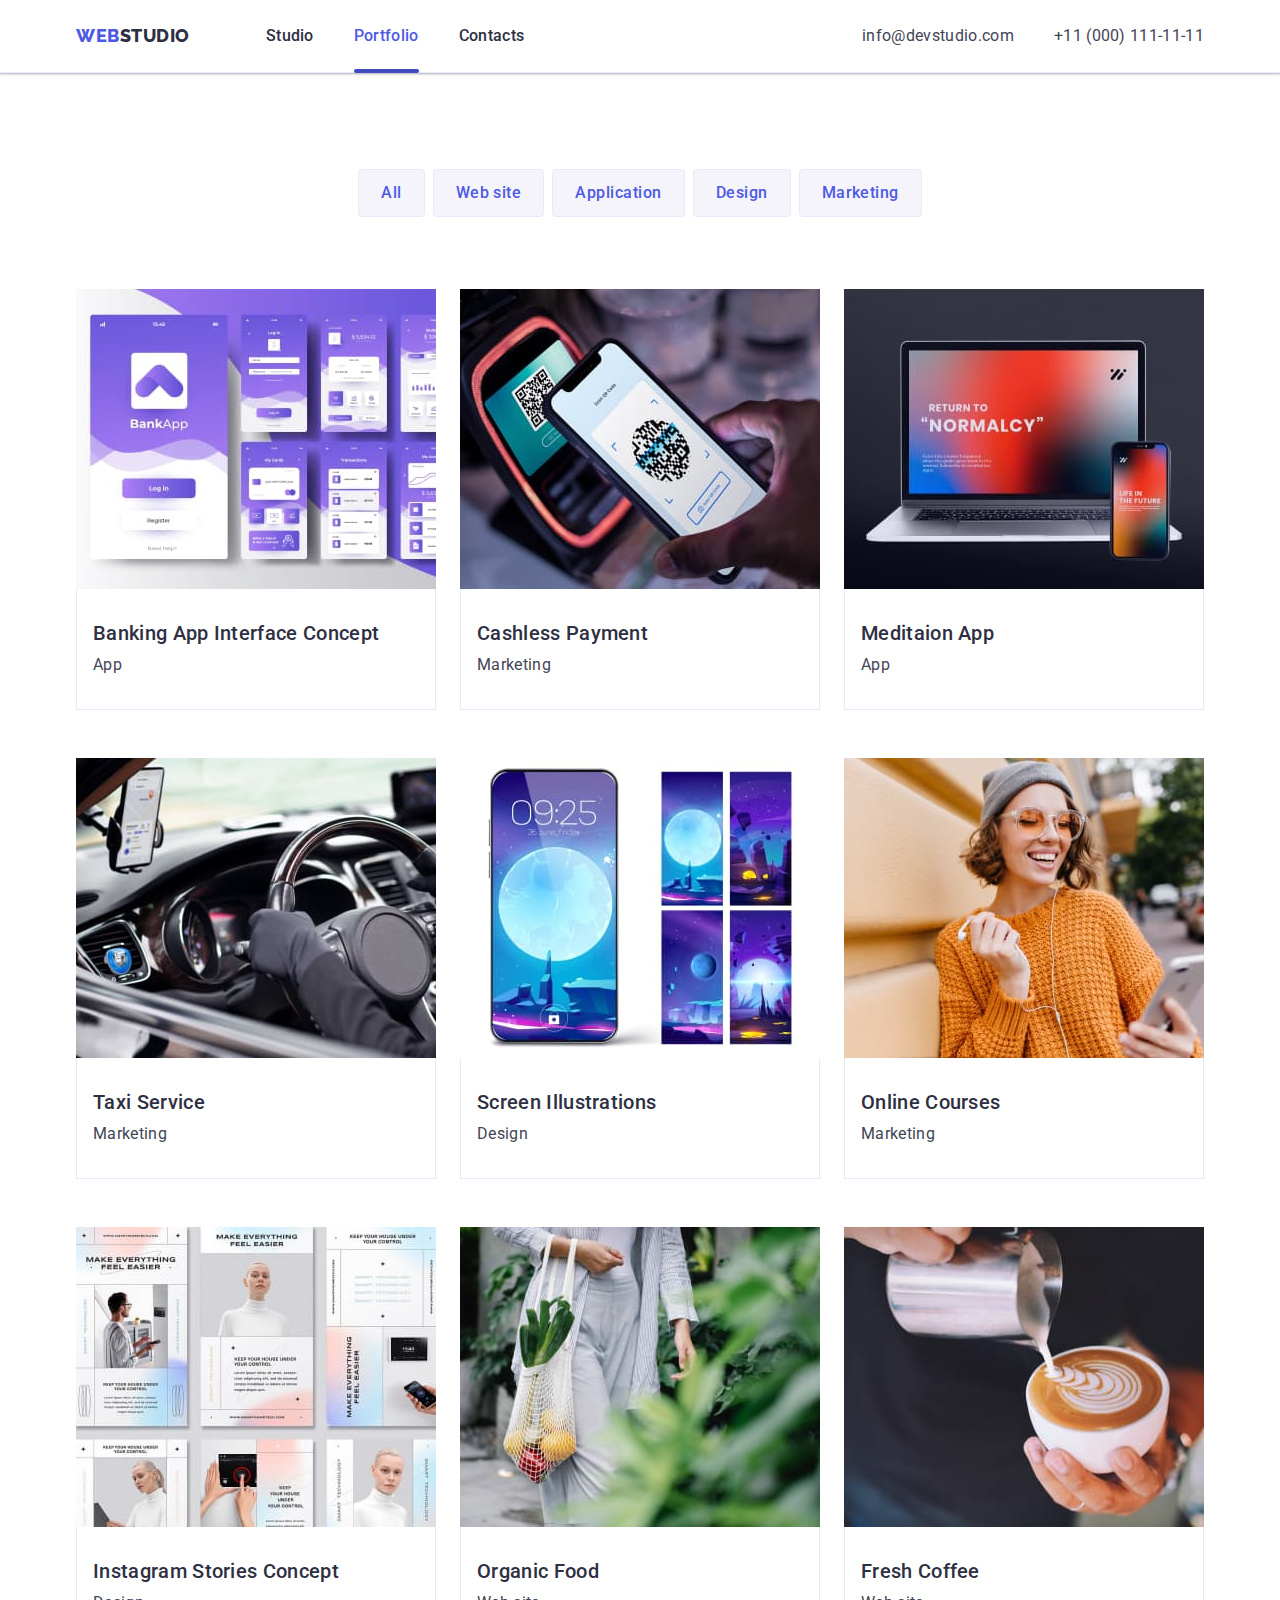
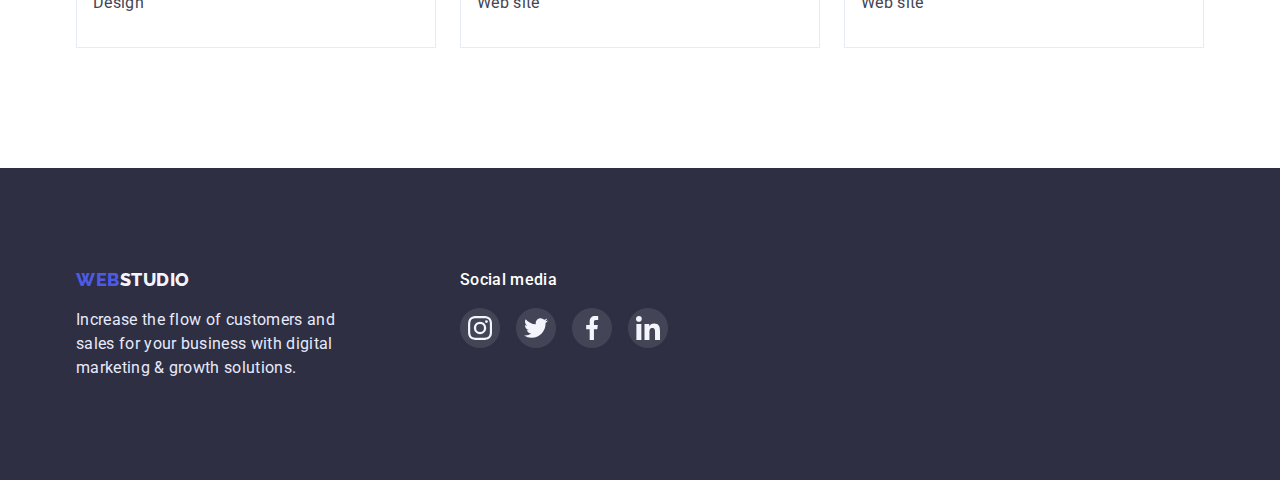
==== portfolio.html @ 8c52fed4 "modal-form" ====
<!DOCTYPE html>
<html lang="en">
  <head>
    <meta charset="UTF-8" />
    <meta http-equiv="X-UA-Compatible" content="IE=edge" />
    <meta name="viewport" content="width=device-width, initial-scale=1.0" />
    <title>Document</title>
    <link
      rel="stylesheet"
      href="https://cdnjs.cloudflare.com/ajax/libs/modern-normalize/1.1.0/modern-normalize.min.css"
      integrity="sha512-wpPYUAdjBVSE4KJnH1VR1HeZfpl1ub8YT/NKx4PuQ5NmX2tKuGu6U/JRp5y+Y8XG2tV+wKQpNHVUX03MfMFn9Q=="
      crossorigin="anonymous"
      referrerpolicy="no-referrer"
    />
    <link rel="stylesheet" href="./css/styles.css" />
    <link rel="preconnect" href="https://fonts.googleapis.com" />
    <link rel="preconnect" href="https://fonts.gstatic.com" crossorigin />
    <link
      href="https://fonts.googleapis.com/css2?family=Raleway:wght@800&family=Roboto:wght@400;500;700;800;900&display=swap"
      rel="stylesheet"
    />
  </head>
  <body>
    <header>
      <div class="container header">
        <nav class="item">
          <a href="./index.html" class="logo"
            ><span class="logo-web">Web</span>Studio
          </a>

          <ul class="navs list">
            <li><a href="./index.html" class="nav">Studio</a></li>
            <li><a href="./portfolio.html" class="nav active">Portfolio</a></li>
            <li><a href="" class="nav">Contacts</a></li>
          </ul>
        </nav>
        <ul class="contacts list">
          <li>
            <a href="mailto:info@devstudio.com" class="contact"
              >info@devstudio.com</a
            >
          </li>
          <li>
            <a href="tel:+110001111111" class="contact">+11 (000) 111-11-11</a>
          </li>
        </ul>
      </div>
    </header>
    <main>
      <section class="examples">
        <div class="container">
          <h1 class="ghost-title">Filter</h1>
          <ul class="list filters">
            <li class="item">
              <button type="button" class="btn-filter btn">All</button>
            </li>
            <li class="item">
              <button type="button" class="btn-filter btn">Web site</button>
            </li>
            <li class="item">
              <button type="button" class="btn-filter btn">Application</button>
            </li>
            <li class="item">
              <button type="button" class="btn-filter btn">Design</button>
            </li>
            <li class="item">
              <button type="button" class="btn-filter btn">Marketing</button>
            </li>
          </ul>
          <h2 class="ghost-title">Work examples</h2>
          <ul class="list works-list">
            <li class="work">
              <a href="" target="_blank" class="work-link">
                <div class="work-thumb">
                  <div class="work-overlay">
                    <p class="transition-text">
                      14 Stylish and User-Friendly App Design Concepts · Task
                      Manager App · Calorie Tracker App · Exotic Fruit Ecommerce
                      App · Cloud Storage App
                    </p>
                  </div>
                  <img
                    src="./images/portfolio/banking.jpg"
                    alt="Banking App Interface Concept"
                    width="360"
                  />
                </div>
                <div class="work-details">
                  <h2 class="work-title">Banking App Interface Concept</h2>
                  <p class="work-type">App</p>
                </div>
              </a>
            </li>
            <li class="work">
              <a href="" target="_blank" class="work-link">
                <div class="work-thumb">
                  <div class="work-overlay">
                    <p class="transition-text">
                      14 Stylish and User-Friendly App Design Concepts · Task
                      Manager App · Calorie Tracker App · Exotic Fruit Ecommerce
                      App · Cloud Storage App
                    </p>
                  </div>
                  <img
                    src="./images/portfolio/cashless.jpg"
                    alt="Cashless Payment"
                    width="360"
                  />
                </div>
                <div class="work-details">
                  <h2 class="work-title">Cashless Payment</h2>
                  <p class="work-type">Marketing</p>
                </div>
              </a>
            </li>
            <li class="work">
              <a href="" target="_blank" class="work-link">
                <div class="work-thumb">
                  <div class="work-overlay">
                    <p class="transition-text">
                      14 Stylish and User-Friendly App Design Concepts · Task
                      Manager App · Calorie Tracker App · Exotic Fruit Ecommerce
                      App · Cloud Storage App
                    </p>
                  </div>
                  <img
                    src="./images/portfolio/meditation.jpg"
                    alt="Meditaion App"
                    width="360"
                  />
                </div>
                <div class="work-details">
                  <h2 class="work-title">Meditaion App</h2>
                  <p class="work-type">App</p>
                </div>
              </a>
            </li>
            <li class="work">
              <a href="" target="_blank" class="work-link">
                <div class="work-thumb">
                  <div class="work-overlay">
                    <p class="transition-text">
                      14 Stylish and User-Friendly App Design Concepts · Task
                      Manager App · Calorie Tracker App · Exotic Fruit Ecommerce
                      App · Cloud Storage App
                    </p>
                  </div>
                  <img
                    src="./images/portfolio/taxi.jpg"
                    alt="Taxi Service"
                    width="360"
                  />
                </div>
                <div class="work-details">
                  <h2 class="work-title">Taxi Service</h2>
                  <p class="work-type">Marketing</p>
                </div>
              </a>
            </li>
            <li class="work">
              <a href="" target="_blank" class="work-link">
                <div class="work-thumb">
                  <div class="work-overlay">
                    <p class="transition-text">
                      14 Stylish and User-Friendly App Design Concepts · Task
                      Manager App · Calorie Tracker App · Exotic Fruit Ecommerce
                      App · Cloud Storage App
                    </p>
                  </div>
                  <img
                    src="./images/portfolio/illustration.jpg"
                    alt="Screen Illustrations"
                    width="360"
                  />
                </div>
                <div class="work-details">
                  <h2 class="work-title">Screen Illustrations</h2>
                  <p class="work-type">Design</p>
                </div>
              </a>
            </li>
            <li class="work">
              <a href="" target="_blank" class="work-link">
                <div class="work-thumb">
                  <div class="work-overlay">
                    <p class="transition-text">
                      14 Stylish and User-Friendly App Design Concepts · Task
                      Manager App · Calorie Tracker App · Exotic Fruit Ecommerce
                      App · Cloud Storage App
                    </p>
                  </div>
                  <img
                    src="./images/portfolio/courses.jpg"
                    alt="Online Courses"
                    width="360"
                  />
                </div>
                <div class="work-details">
                  <h2 class="work-title">Online Courses</h2>
                  <p class="work-type">Marketing</p>
                </div>
              </a>
            </li>
            <li class="work">
              <a href="" target="_blank" class="work-link">
                <div class="work-thumb">
                  <div class="work-overlay">
                    <p class="transition-text">
                      14 Stylish and User-Friendly App Design Concepts · Task
                      Manager App · Calorie Tracker App · Exotic Fruit Ecommerce
                      App · Cloud Storage App
                    </p>
                  </div>
                  <img
                    src="./images/portfolio/insta.jpg"
                    alt="Instagram Stories Concept"
                    width="360"
                  />
                </div>
                <div class="work-details">
                  <h2 class="work-title">Instagram Stories Concept</h2>
                  <p class="work-type">Design</p>
                </div>
              </a>
            </li>
            <li class="work">
              <a href="" target="_blank" class="work-link">
                <div class="work-thumb">
                  <div class="work-overlay">
                    <p class="transition-text">
                      14 Stylish and User-Friendly App Design Concepts · Task
                      Manager App · Calorie Tracker App · Exotic Fruit Ecommerce
                      App · Cloud Storage App
                    </p>
                  </div>
                  <img
                    src="./images/portfolio/organic.jpg"
                    alt="Organic Food"
                    width="360"
                  />
                </div>
                <div class="work-details">
                  <h2 class="work-title">Organic Food</h2>
                  <p class="work-type">Web site</p>
                </div>
              </a>
            </li>
            <li class="work">
              <a href="" target="_blank" class="work-link">
                <div class="work-thumb">
                  <div class="work-overlay">
                    <p class="transition-text">
                      14 Stylish and User-Friendly App Design Concepts · Task
                      Manager App · Calorie Tracker App · Exotic Fruit Ecommerce
                      App · Cloud Storage App
                    </p>
                  </div>
                  <img
                    src="./images/portfolio/coffee.jpg"
                    alt="Fresh Coffee"
                    width="360"
                  />
                </div>
                <div class="work-details">
                  <h2 class="work-title">Fresh Coffee</h2>
                  <p class="work-type">Web site</p>
                </div>
              </a>
            </li>
          </ul>
        </div>
      </section>
    </main>
    <footer class="footer">
      <div class="container footer-wrap">
        <div>
          <a href="./index.html" class="logo light"
            ><span class="logo-web">Web</span>Studio</a
          >
          <p class="footer-desc">
            Increase the flow of customers and sales for your business with
            digital marketing & growth solutions.
          </p>
        </div>
        <div>
          <h2 class="social-title">Social media</h2>
          <ul class="list footer-socials">
            <li class="footer-social-button">
              <a href="" class="icon-link">
                <svg class="footer-social-icon">
                  <use href="./images/icons.svg#icon-instagram"></use>
                </svg>
              </a>
            </li>
            <li class="footer-social-button">
              <a href="" class="icon-link">
                <svg class="footer-social-icon">
                  <use href="./images/icons.svg#icon-twitter"></use>
                </svg>
              </a>
            </li>
            <li class="footer-social-button">
              <a href="" class="icon-link">
                <svg class="footer-social-icon">
                  <use href="./images/icons.svg#icon-facebook"></use>
                </svg>
              </a>
            </li>
            <li class="footer-social-button">
              <a href="" class="icon-link">
                <svg class="footer-social-icon">
                  <use href="./images/icons.svg#icon-linkedin"></use>
                </svg>
              </a>
            </li>
          </ul>
        </div>
      </div>
    </footer>
  </body>
</html>
---- css/styles.css ----
html {
  box-sizing: border-box;
}

*,
*::before,
*::after {
  box-sizing: inherit;
}

:root {
  --primary-text-color: #2e2f42;
  --secondary-text-color: #434455;
  --accent-color: #4d5ae5;
  --cloud: #f4f4fd;
  --dark-bcg: #2e2f42;
  --btn-primary-color: #f5f4fa;
  /* --bcg-color: #e5e5e5; */
  --white: #ffffff;
  --cubic: cubic-bezier(0.4, 0, 0.2, 1);
}

body {
  background-color: var(--white);
  color: var(--primary-text-color);
  font-family: "Roboto", sans-serif;
  letter-spacing: 0.02em;
  margin: 0;
}

h1,
h2,
h3,
h4,
h5,
h6,
p {
  margin: 0;
}

img {
  display: flex;
  max-width: 100%;
}
.container {
  width: 1158px;
  padding-left: 15px;
  padding-right: 15px;
  margin: 0 auto;
  align-items: center;
}

.container > .item {
  display: flex;
  align-items: center;
}

.logo {
  color: var(--primary-text-color);
  font-family: "Raleway", sans-serif;
  letter-spacing: 0.03em;
  font-weight: 800;
  font-size: 18px;
  line-height: 1.33;
  text-decoration: none;
  text-transform: uppercase;
  margin-right: 76px;
}

.logo.light {
  color: var(--cloud);
}

.logo-web {
  color: var(--accent-color);
}

.list {
  list-style-type: none;
  margin: 0;
  padding: 0;
}

header {
  border-bottom: 1px solid #e7e9fc;
  box-shadow: 0px 2px 1px rgba(46, 47, 66, 0.08),
    0px 1px 1px rgba(46, 47, 66, 0.16), 0px 1px 6px rgba(46, 47, 66, 0.08);
}

.container.header {
  display: flex;
}

.nav {
  color: var(--primary-text-color);
  font-weight: 500;
  font-size: 16px;
  line-height: 1.5;
  text-decoration: none;

  display: block;
  padding-top: 24px;
  padding-bottom: 24px;
  transition: color 250ms var(--cubic);
}

.navs.list :not(:last-child) {
  margin-right: 40px;
}

.navs.list {
  display: flex;
}

.contact {
  color: var(--secondary-text-color);
  font-weight: 400;
  font-size: 16px;
  line-height: 1.5;
  text-decoration: none;
  padding-top: 24px;
  padding-bottom: 24px;
  transition: color 250ms var(--cubic);
}

.contacts.list {
  display: flex;
  margin-left: auto;
}

.contacts.list :not(:first-child) {
  margin-left: 40px;
}

.nav:hover,
.nav:focus,
.contact:hover,
.contact:focus {
  color: var(--accent-color);
}

.nav.active {
  color: var(--accent-color);
  position: relative;
}

.active::after {
  position: absolute;
  bottom: -1px;
  content: "";
  display: block;
  width: 100%;
  height: 4px;
  background: #404bbf;
  border-radius: 2px;
}

.hero-section {
  height: 600px;
  max-width: 1440px;

  padding-top: 192px;
  padding-bottom: 192px;
  margin: 0 auto;
  background-image: linear-gradient(
      rgba(46, 47, 66, 0.7),
      rgba(46, 47, 66, 0.7)
    ),
    url(../images/people-office.jpg);

  background-color: var(--dark-bcg);
  background-size: cover;
  background-repeat: no-repeat;
  background-position: center;

  text-align: center;
}

.hero-title {
  color: var(--white);

  font-weight: 700;
  font-size: 56px;
  line-height: 1.07;
  text-align: center;

  width: 492px;
  margin-left: auto;
  margin-right: auto;
  margin-bottom: 48px;
}

.thumb {
  background-color: var(--cloud);
  width: 264px;
  height: 112px;
  padding: 24px 100px;
  margin-bottom: 8px;
}

.icon {
  width: 64px;
  height: 64px;
}

.features {
  padding: 120px 0;
}

.feature {
  max-width: 264px;
  min-height: 104px;
}

.list.feature-list {
  display: flex;
}

.feature-title {
  font-weight: 500;
  font-size: 20px;
  line-height: 1.2;

  margin-bottom: 8px;
}

.feature-descr {
  color: var(--secondary-text-color);
  font-size: 16px;
  line-height: 1.5;
}

.list.feature-list .feature + .feature {
  margin-left: 24px;
}

.section-title {
  font-weight: 700;
  font-size: 36px;
  line-height: 1.11;
  text-align: center;

  margin-bottom: 72px;
}

.workers {
  background-color: var(--cloud);
  padding: 120px 0;
  width: 100%;
}

.list.activity-list {
  display: flex;
  column-gap: 24px;
}

.activity {
  padding-bottom: 120px;
}

.worker {
  background: var(--white);
  box-shadow: 0px 1px 6px rgba(46, 47, 66, 0.08),
    0px 1px 1px rgba(46, 47, 66, 0.16), 0px 2px 1px rgba(46, 47, 66, 0.08);
  border-radius: 0px 0px 4px 4px;

  flex-basis: calc((100% - 72px) / 4);
  text-align: center;
}

.worker-details {
  padding: 32px 16px;
}

.list.worker-list {
  display: flex;
  column-gap: 24px;
}

.icon-link {
  width: 100%;
  height: 100%;
  display: block;
}

.socials {
  display: flex;
  margin-top: 8px;
  gap: 24px;
}

.social-button {
  background-color: var(--accent-color);
  border-radius: 50%;
  width: 40px;
  height: 40px;
  cursor: pointer;
  transition: background-color 250ms var(--cubic);
}

.social-button:hover,
.social-button:focus {
  background-color: #404bbf;
}

.social-icon {
  height: 100%;
  width: 100%;
  padding: 12px;
}

.name {
  font-weight: 700;
  font-size: 20px;
  line-height: 1.2;
}

.position {
  color: var(--secondary-text-color);
  font-size: 16px;
  line-height: 1.5;

  margin-top: 8px;
}

.customers {
  padding: 130px 156px 120px;
}

.customer-list-item {
  flex-basis: calc((100% - 120px) / 6);
  height: 88px;
  fill: #8e8f99;
}

.customer-btn {
  width: 100%;
  height: 100%;
  border: 1px solid #8e8f99;
  border-radius: 4px;
  display: flex;
  justify-content: center;
  align-items: center;
  cursor: pointer;
  transition: border-color 250ms var(--cubic);
}

.customer-icon {
  fill: #8e8f99;
  width: 104px;
  height: 56px;
  transition: fill 250ms var(--cubic);
}

.customer-btn:is(:hover, :focus) {
  border-color: #404bbf;
}

.customer-btn:is(:hover, :focus) .customer-icon {
  fill: #404bbf;
}

.customer-list {
  display: flex;
  gap: 24px;
}

.footer-wrap {
  display: flex;
  align-items: flex-start;
  gap: 120px;
}

.social-title {
  font-weight: 500;
  font-size: 16px;
  line-height: 1.5;
}

.footer-socials {
  display: flex;
  margin-top: 16px;
  gap: 16px;
}

.footer-social-button {
  background-color: rgba(255, 255, 255, 0.1);
  border-radius: 50%;
  width: 40px;
  height: 40px;
  cursor: pointer;
  transition: background-color 250ms var(--cubic);
}

.footer-social-button:hover,
.footer-social-button:focus {
  background-color: #31d0aa;
}

.footer-social-icon {
  fill: var(--cloud);
  width: 100%;
  height: 100%;
  padding: 8px;
}

.footer {
  background-color: var(--dark-bcg);
  color: #ffffff;
  width: 100%;
  padding: 100px 0px;
}

.footer-desc {
  color: #e7e9fc;

  font-size: 16px;
  line-height: 1.5;

  width: 264px;
  height: 72px;
  margin-top: 16px;
}

/* portfolio */

.btn.hero {
  font-weight: 500;
  font-size: 16px;
  line-height: 1.2;
  letter-spacing: 0.04em;
  background-color: var(--accent-color);
  color: var(--white);

  width: 170px;
  height: 51px;
  margin-left: auto;
  margin-right: auto;
  box-shadow: 0px 4px 4px rgba(0, 0, 0, 0.15);
  border-radius: 4px;
  transition: background-color 250ms var(--cubic);
}

.btn.hero:hover {
  background-color: #404bbf;
}

.backdrop {
  position: fixed;
  top: 0;
  left: 0;
  background-color: rgba(46, 47, 66, 0.4);
  width: 100%;
  height: 100%;
  opacity: 1;
  transition: opacity 250ms var(--cubic), visibility 250ms var(--cubic);
}

.is-hidden {
  visibility: hidden;
  opacity: 0;
  pointer-events: none;
}

.modal {
  position: absolute;
  left: 50%;
  top: 50%;
  min-width: 408px;
  min-height: 576px;

  padding: 24px;

  background: #fcfcfc;
  box-shadow: 0px 1px 1px rgba(0, 0, 0, 0.14), 0px 1px 3px rgba(0, 0, 0, 0.12),
    0px 2px 1px rgba(0, 0, 0, 0.2);
  border-radius: 4px;

  opacity: 1;
  transform: translate(-50%, -50%) scale(1);
  transition: transform 250ms var(--cubic), opacity 250ms var(--cubic);
}

.backdrop.is-hidden .modal {
  opacity: 0;
  transform: translate(-50%, -50%) scale(0.5);
}

.close-btn {
  position: absolute;
  top: 24px;
  right: 24px;

  display: flex;
  justify-content: center;
  align-items: center;

  width: 24px;
  height: 24px;

  border-radius: 50%;
  background: #e7e9fc;
  border: 1px solid rgba(0, 0, 0, 0.1);
  cursor: pointer;

  transition: backgroun-color 250ms var(--cubic), fill 250ms var(--cubic);
}

.close-btn:is(:hover, :focus) {
  background-color: var(--accent-color);
  fill: var(--white);
}

.close-icon {
  width: 8px;
  height: 8px;
}

.modal-title {
  position: absolute;
  top: 72px;
  left: 50%;

  transform: translate(-50%);
  width: 360px;

  font-weight: 500;
  font-size: 16px;
  line-height: 1.5;
  color: var(--primary-text-color);
}

.form {
  position: absolute;
  top: 130px;
  left: 50%;
  transform: translate(-50%);
  text-align: left;
}

.form-wrapper {
  display: flex;
  flex-direction: column;
  gap: 26px;
}

.form-input:focus-visible,
.comment:focus-visible {
  outline: none;
}

.form-field:focus-within .form-input,
.form-field:focus-within .comment,
.form-field:focus-within .form-icon {
  border-color: var(--accent-color);
  fill: var(--accent-color);
}

.form-field {
  position: relative;
}

.form-label {
  position: absolute;
  top: -20px;
  left: 0;

  font-size: 12px;
  line-height: 1.33;
  letter-spacing: 0.04em;

  color: #8e8f99;
}

.form-icon {
  position: absolute;
  top: 6px;
  left: 16px;
  width: 18px;
  height: 24px;
  transition: fill 250ms var(--cubic);
}

.comment {
  resize: none;
  width: 360px;
  height: 120px;
  padding: 8px 16px 0px;
  border: 1px solid rgba(33, 33, 33, 0.2);
  border-radius: 4px;
  transition: border-color 250ms var(--cubic);
}

.comment::placeholder {
  font-size: 12px;
  line-height: 1.33;
  letter-spacing: 0.04em;
  color: rgba(117, 117, 117, 0.5);
}

.form-input {
  width: 360px;
  padding: 8px 0px 8px 34px;
  border: 1px solid rgba(33, 33, 33, 0.2);
  border-radius: 4px;
  transition: border-color 250ms var(--cubic);
}

.policy-link {
  color: var(--accent-color);
}

.checkbox {
  margin-top: 16px;
  margin-bottom: 24px;
}

.checkbox-label {
  font-size: 12px;
  line-height: 1.33;
  letter-spacing: 0.04em;
  color: #757575;
}

.btn.send {
  width: fit-content;
  height: 56px;
  padding: 16px 65px;
  background: var(--accent-color);
  box-shadow: 0px 4px 4px rgba(0, 0, 0, 0.15);
  color: var(--white);
  font-weight: 500;
  font-size: 16px;
  line-height: 1.5;
  letter-spacing: 0.04em;
  display: block;
  margin: 0 auto;
}

.btn.btn-filter {
  color: var(--accent-color);
  background-color: var(--btn-primary-color);
  font-weight: 500;
  font-size: 16px;
  line-height: 1.62;
  text-align: center;
  letter-spacing: 0.03em;
  border: 1px solid #e7e9fc;

  width: fit-content;
  height: 48px;
  padding: 6px 22px;
  transition: color 250ms var(--cubic), box-shadow 250ms var(--cubic),
    background-color 250ms var(--cubic), border 250ms var(--cubic);
}

.btn-filter:hover,
.btn-filter:focus {
  background-color: var(--accent-color);
  color: var(--btn-primary-color);
  box-shadow: 0px 3px 1px rgba(0, 0, 0, 0.1), 0px 2px 1px rgba(0, 0, 0, 0.08),
    0px 2px 2px rgba(0, 0, 0, 0.12);
  border: 1px solid var(--accent-color);
}

.ghost-title {
  position: absolute;
  width: 1px;
  height: 1px;
  margin: -1px;
  border: 0;
  padding: 0;

  white-space: nowrap;
  clip-path: inset(100%);
  clip: rect(0 0 0 0);
  overflow: hidden;
}

.list.filters {
  display: flex;
  justify-content: center;
  margin-bottom: 72px;
}

.list.filters .item + .item {
  margin-left: 8px;
}

.btn {
  font-family: inherit;
  cursor: pointer;
  border-radius: 4px;
  padding: 0;
  border: 0;
}

.btn:hover,
.btn:focus {
  background-color: var(--accent-color);
  color: var(--cloud);
}

.examples {
  padding-top: 96px;
  padding-bottom: 120px;
}

.list.works-list {
  display: flex;
  flex-wrap: wrap;
  row-gap: 48px;
  column-gap: 24px;
}

.work {
  background-color: var(--white);
  flex-basis: calc((100% - 48px) / 3);
  transition: box-shadow 250ms var(--cubic);
}

.work:hover {
  box-shadow: 0px 1px 6px rgba(46, 47, 66, 0.08),
    0px 1px 1px rgba(46, 47, 66, 0.16), 0px 2px 1px rgba(46, 47, 66, 0.08);
}

.work:nth-child(3n) {
  margin-right: 0;
}

.work:nth-last-child(-n + 3) {
  margin-bottom: 0;
}

.work-details {
  padding-top: 32px;
  padding-bottom: 32px;
  padding-left: 16px;

  border-bottom: 1px solid #e7e9fc;
  border-left: 1px solid #e7e9fc;
  border-right: 1px solid #e7e9fc;
}

.work-title {
  font-weight: 500;
  font-size: 20px;
  line-height: 1.2;
}
.work-type {
  color: var(--secondary-text-color);
  font-size: 16px;
  line-height: 1.5;

  margin-top: 8px;
}

.work-link {
  text-decoration: none;
  color: currentColor;
}

.work-thumb {
  position: relative;
  overflow: hidden;
}

.work-overlay {
  position: absolute;
  top: 0;
  left: 0;
  width: 100%;
  height: 100%;
  background-color: var(--accent-color);
  padding: 40px 32px 0px;
  transform: translateY(100%);
  transition: transform 250ms var(--cubic);
}

.transition-text {
  font-size: 16px;
  line-height: 1.5;
  color: var(--cloud);
}

.work:hover .work-overlay {
  transform: translateY(0);
}
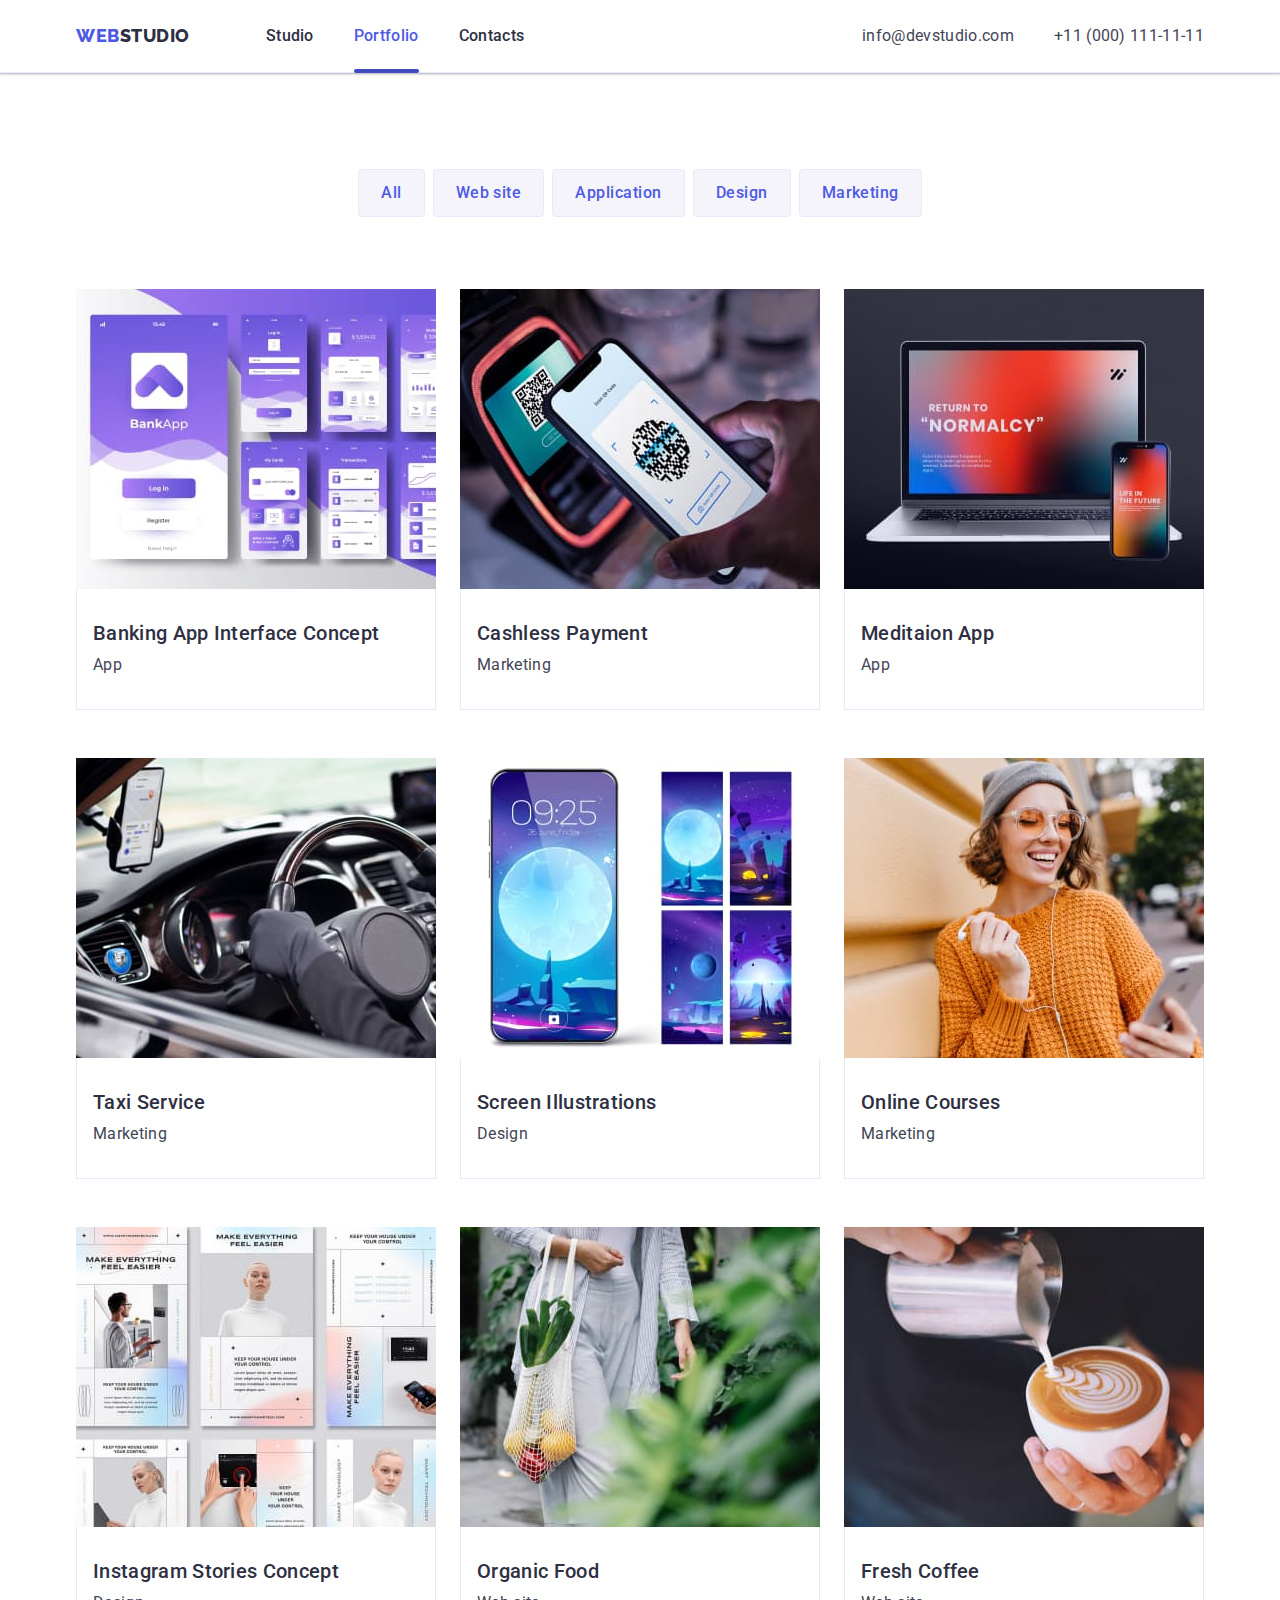
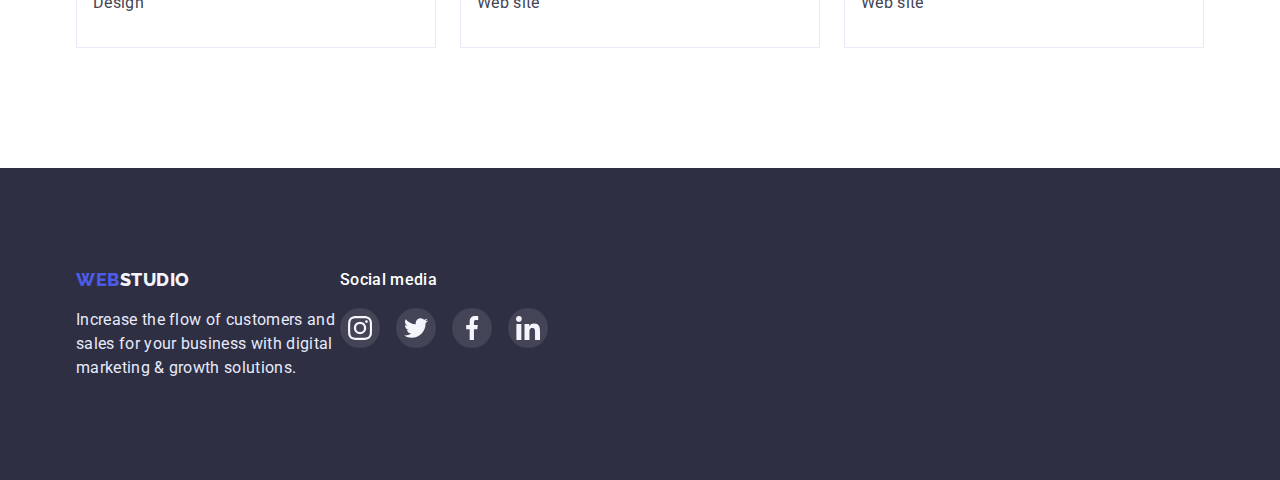
==== commit c25196df: "footer-form + checkbox" ====
--- a/portfolio.html
+++ b/portfolio.html
@@ -98,7 +98,7 @@
                     <p class="transition-text">
                       14 Stylish and User-Friendly App Design Concepts · Task
                       Manager App · Calorie Tracker App · Exotic Fruit Ecommerce
-                      App · Cloud Storage App
+                      App · Cloud Storage App 
                     </p>
                   </div>
                   <img
--- a/css/styles.css
+++ b/css/styles.css
@@ -368,7 +368,11 @@
 .footer-wrap {
   display: flex;
   align-items: flex-start;
-  gap: 120px;
+}
+
+.footer-social-media {
+  margin-left: 120px;
+  margin-right: 80px;
 }
 
 .social-title {
@@ -420,6 +424,57 @@
   width: 264px;
   height: 72px;
   margin-top: 16px;
+}
+
+.footer-form {
+  display: flex;
+  gap: 24px;
+  align-items: center;
+  margin-top: 16px;
+}
+
+.footer-email {
+  width: 264px;
+  height: 40px;
+  background-color: transparent;
+  padding: 8px 0px 8px 16px;
+  border: 1px solid rgba(255, 255, 255, 0.3);
+  filter: drop-shadow(0px 4px 4px rgba(0, 0, 0, 0.15));
+  border-radius: 4px;
+}
+
+.footer-email::placeholder {
+  font-size: 12px;
+  line-height: 2;
+  letter-spacing: 0.04em;
+
+  color: rgba(255, 255, 255, 0.6);
+}
+.btn.subscribe {
+  display: flex;
+  justify-content: center;
+  align-items: center;
+  width: fit-content;
+  height: 40px;
+  background-color: var(--accent-color);
+  border-radius: 4px;
+  padding: 8px 24px;
+  color: var(--white);
+  font-weight: 500;
+  font-size: 16px;
+  line-height: 1.5;
+  letter-spacing: 0.04em;
+  transition: background-color 250ms var(--cubic);
+}
+
+.btn.subscribe:is(:hover, :focus){
+  background-color: #404bbf;
+}
+
+.icon-plane {
+  width: 24px;
+  height: 24px;
+  margin-left: 16px;
 }
 
 /* portfolio */
@@ -487,14 +542,11 @@
 }
 
 .close-btn {
-  position: absolute;
-  top: 24px;
-  right: 24px;
-
   display: flex;
   justify-content: center;
   align-items: center;
 
+  margin-left: auto;
   width: 24px;
   height: 24px;
 
@@ -517,13 +569,8 @@
 }
 
 .modal-title {
-  position: absolute;
-  top: 72px;
-  left: 50%;
-
-  transform: translate(-50%);
-  width: 360px;
-
+  margin-top: 24px;
+  margin-bottom: 34px;
   font-weight: 500;
   font-size: 16px;
   line-height: 1.5;
@@ -531,10 +578,6 @@
 }
 
 .form {
-  position: absolute;
-  top: 130px;
-  left: 50%;
-  transform: translate(-50%);
   text-align: left;
 }
 
@@ -611,8 +654,42 @@
 }
 
 .checkbox {
+  position: absolute;
+  width: 1px;
+  height: 1px;
+  margin: -1px;
+  border: 0;
+  padding: 0;
+
+  white-space: nowrap;
+  clip-path: inset(100%);
+  clip: rect(0 0 0 0);
+  overflow: hidden;
+}
+
+.checkbox-field {
+  display: flex;
+  align-items: center;
   margin-top: 16px;
   margin-bottom: 24px;
+}
+
+.checkbox-icon {
+  width: 16px;
+  height: 16px;
+  border: 1.25px solid #2e2f42;
+  border-radius: 2px;
+  margin-right: 8px;
+}
+
+.checkbox:checked + .checkbox-icon {
+  background-color: #404bbf;
+  border-color: #404bbf;
+  background-image: url(../images/check.svg);
+  background-size: 10px 8px;
+  background-repeat: no-repeat;
+  background-position: center;
+  background-origin: border-box;
 }
 
 .checkbox-label {
@@ -626,7 +703,7 @@
   width: fit-content;
   height: 56px;
   padding: 16px 65px;
-  background: var(--accent-color);
+  background-color: var(--accent-color);
   box-shadow: 0px 4px 4px rgba(0, 0, 0, 0.15);
   color: var(--white);
   font-weight: 500;
@@ -635,6 +712,12 @@
   letter-spacing: 0.04em;
   display: block;
   margin: 0 auto;
+  transition: background-color 250ms var(--cubic);
+}
+
+.btn.send:hover,
+.btn.send:focus {
+  background-color: #404bbf;
 }
 
 .btn.btn-filter {
@@ -775,6 +858,7 @@
   padding: 40px 32px 0px;
   transform: translateY(100%);
   transition: transform 250ms var(--cubic);
+  overflow: auto;
 }
 
 .transition-text {
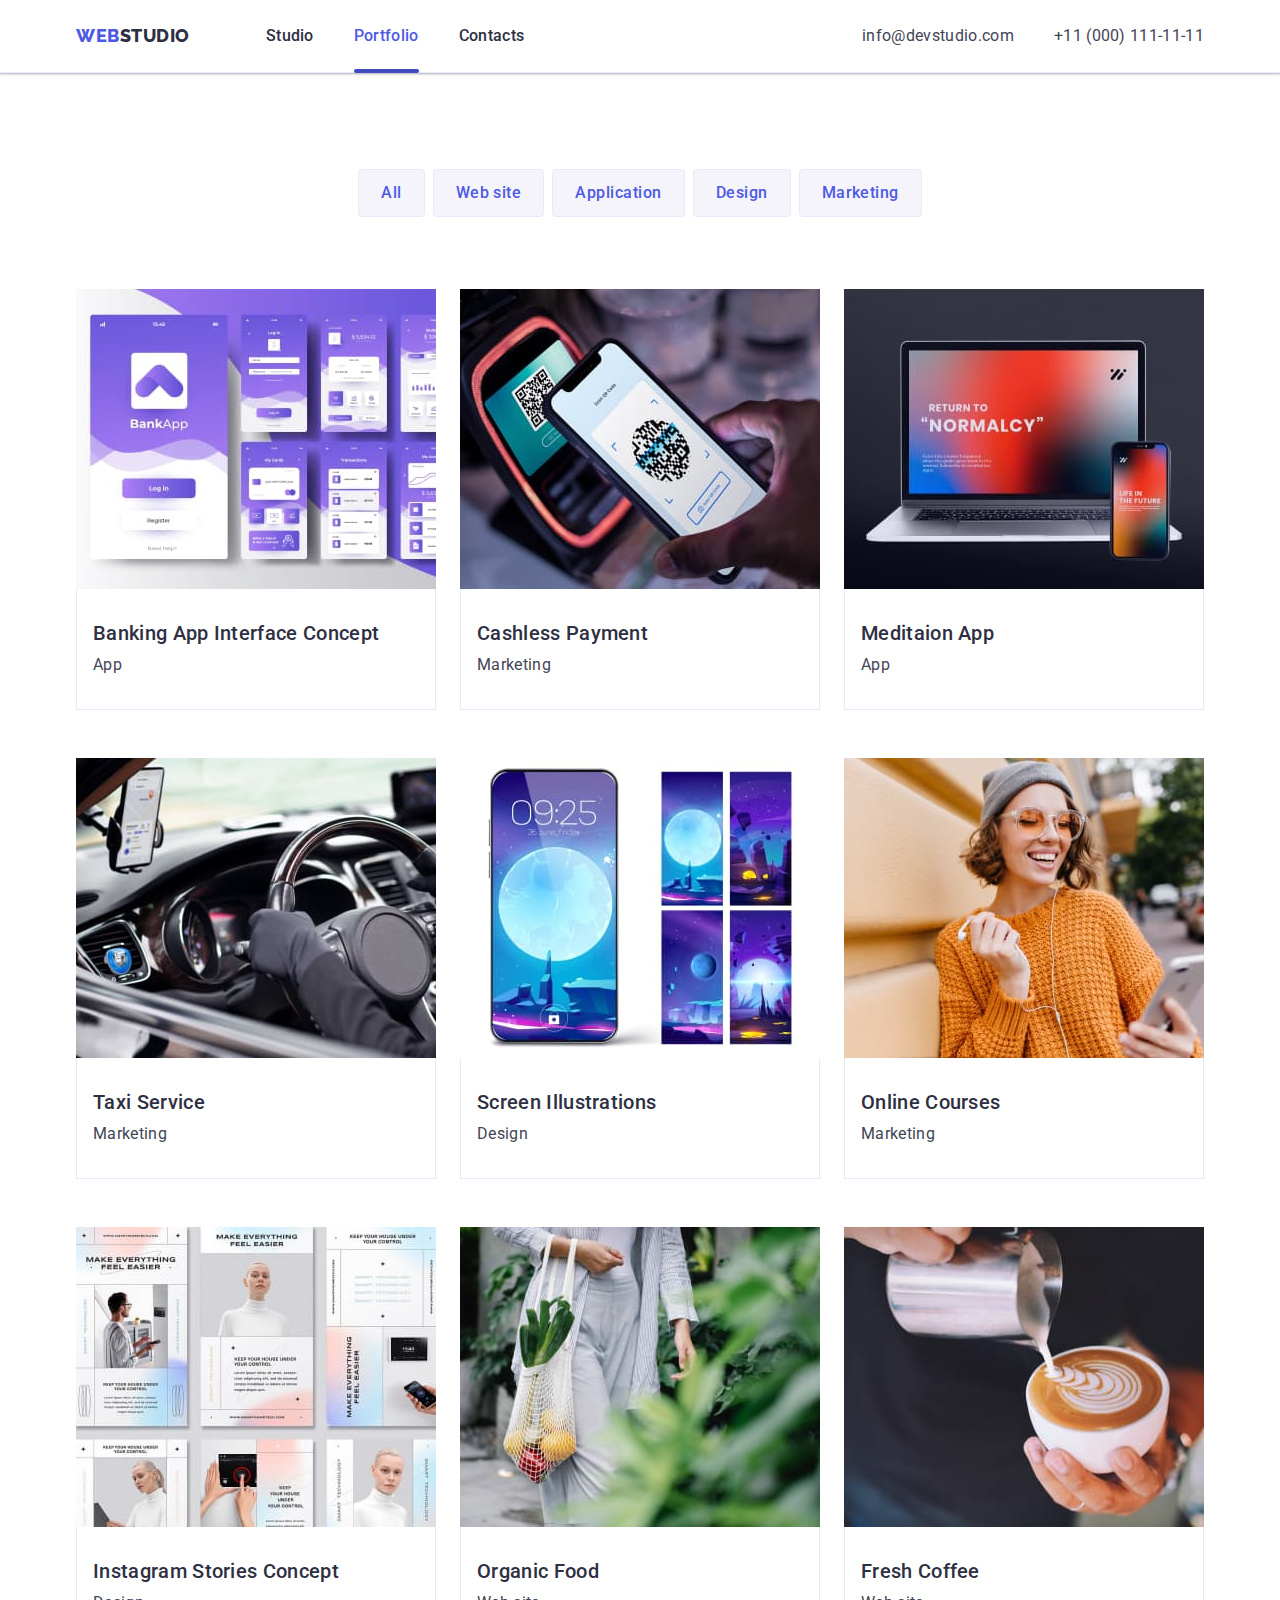
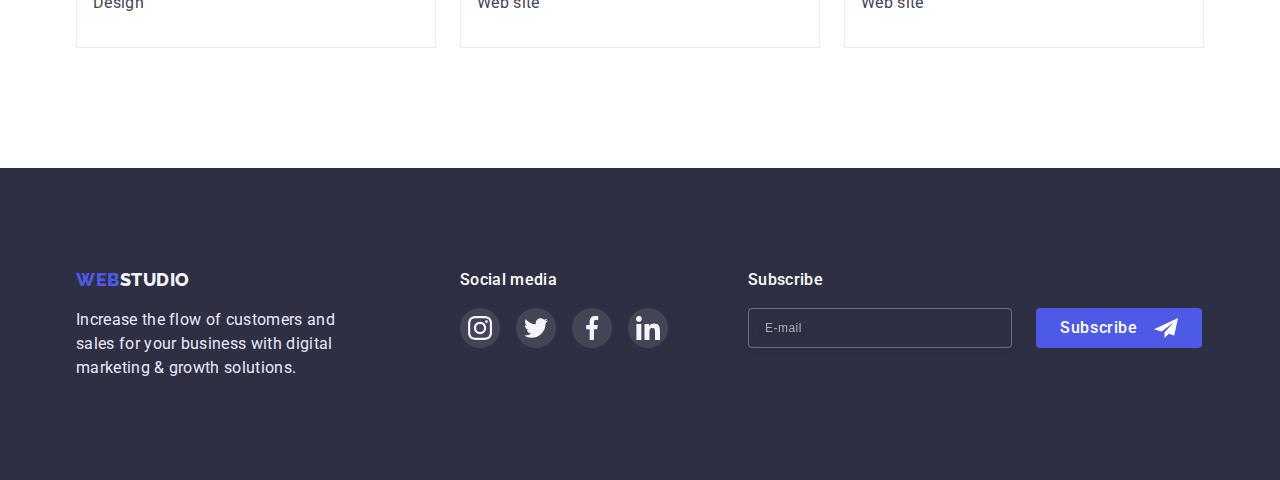
==== commit 2e7f3430: "footer in portfolio" ====
--- a/portfolio.html
+++ b/portfolio.html
@@ -98,7 +98,7 @@
                     <p class="transition-text">
                       14 Stylish and User-Friendly App Design Concepts · Task
                       Manager App · Calorie Tracker App · Exotic Fruit Ecommerce
-                      App · Cloud Storage App 
+                      App · Cloud Storage App
                     </p>
                   </div>
                   <img
@@ -282,7 +282,7 @@
             digital marketing & growth solutions.
           </p>
         </div>
-        <div>
+        <div class="footer-social-media">
           <h2 class="social-title">Social media</h2>
           <ul class="list footer-socials">
             <li class="footer-social-button">
@@ -315,6 +315,24 @@
             </li>
           </ul>
         </div>
+        <div>
+          <h2 class="social-title">Subscribe</h2>
+          <form action="" class="footer-form">
+            <input
+              type="email"
+              name="email"
+              class="footer-email"
+              placeholder="E-mail"
+            />
+
+            <button type="submit" class="subscribe btn">
+              Subscribe
+              <svg class="icon-plane">
+                <use href="./images/icons.svg#icon-plane"></use>
+              </svg>
+            </button>
+          </form>
+        </div>
       </div>
     </footer>
   </body>
